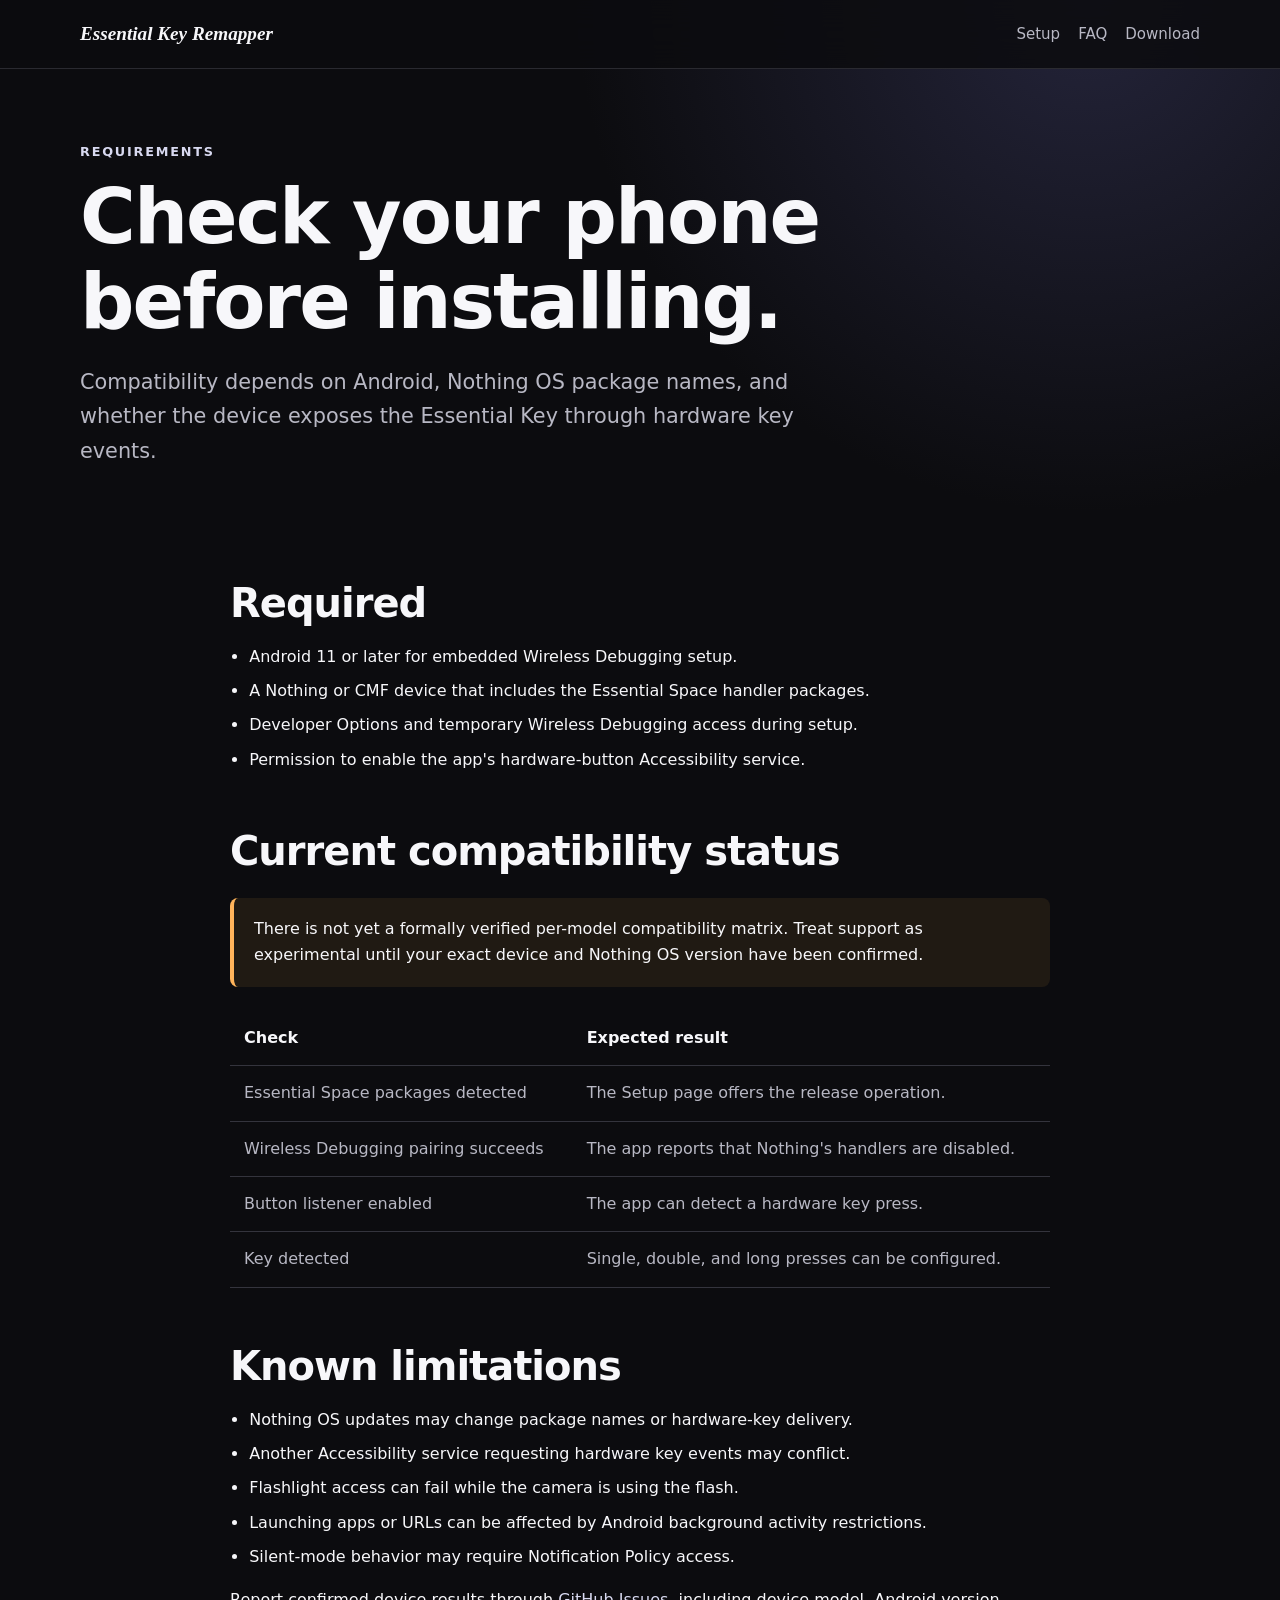
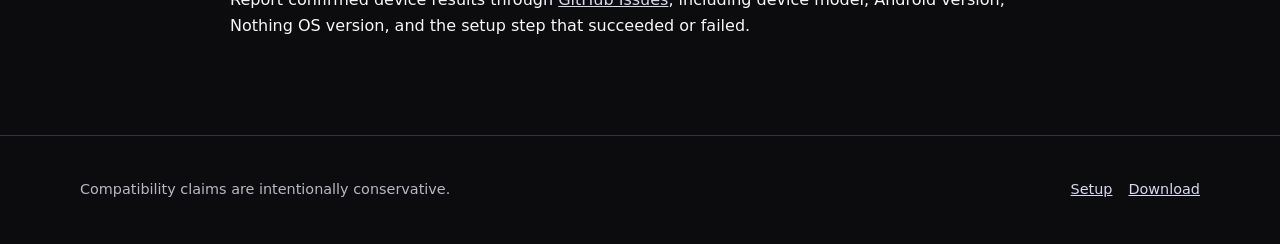
==== docs/compatibility/index.html @ 37f12ea1 "Add GitHub Pages website" ====
<!doctype html>
<html lang="en">
<head>
  <meta charset="utf-8"><meta name="viewport" content="width=device-width, initial-scale=1">
  <title>Essential Key Remapper Compatibility</title>
  <meta name="description" content="Requirements and compatibility notes for using Essential Key Remapper on Nothing and CMF phones.">
  <link rel="canonical" href="https://wreck2053.github.io/essential-key/compatibility/">
  <link rel="stylesheet" href="../assets/site.css">
</head>
<body>
  <header class="site-header"><nav class="nav wrap"><a class="brand" href="../">Essential Key Remapper</a><div class="nav-links"><a href="../setup/">Setup</a><a href="../faq/">FAQ</a><a href="../download/">Download</a></div></nav></header>
  <main>
    <section class="page-hero wrap"><div class="eyebrow">Requirements</div><h1>Check your phone before installing.</h1><p class="lead">Compatibility depends on Android, Nothing OS package names, and whether the device exposes the Essential Key through hardware key events.</p></section>
    <article class="content wrap">
      <h2>Required</h2>
      <ul class="checklist">
        <li>Android 11 or later for embedded Wireless Debugging setup.</li>
        <li>A Nothing or CMF device that includes the Essential Space handler packages.</li>
        <li>Developer Options and temporary Wireless Debugging access during setup.</li>
        <li>Permission to enable the app's hardware-button Accessibility service.</li>
      </ul>
      <h2>Current compatibility status</h2>
      <div class="notice">There is not yet a formally verified per-model compatibility matrix. Treat support as experimental until your exact device and Nothing OS version have been confirmed.</div>
      <div class="table-wrap"><table><thead><tr><th>Check</th><th>Expected result</th></tr></thead><tbody>
        <tr><td>Essential Space packages detected</td><td>The Setup page offers the release operation.</td></tr>
        <tr><td>Wireless Debugging pairing succeeds</td><td>The app reports that Nothing's handlers are disabled.</td></tr>
        <tr><td>Button listener enabled</td><td>The app can detect a hardware key press.</td></tr>
        <tr><td>Key detected</td><td>Single, double, and long presses can be configured.</td></tr>
      </tbody></table></div>
      <h2>Known limitations</h2>
      <ul class="checklist">
        <li>Nothing OS updates may change package names or hardware-key delivery.</li>
        <li>Another Accessibility service requesting hardware key events may conflict.</li>
        <li>Flashlight access can fail while the camera is using the flash.</li>
        <li>Launching apps or URLs can be affected by Android background activity restrictions.</li>
        <li>Silent-mode behavior may require Notification Policy access.</li>
      </ul>
      <p>Report confirmed device results through <a href="https://github.com/wreck2053/essential-key/issues">GitHub Issues</a>, including device model, Android version, Nothing OS version, and the setup step that succeeded or failed.</p>
    </article>
  </main>
  <footer class="site-footer"><div class="footer-grid wrap"><span>Compatibility claims are intentionally conservative.</span><div class="footer-links"><a href="../setup/">Setup</a><a href="../download/">Download</a></div></div></footer>
</body>
</html>
---- docs/assets/site.css ----
:root {
  color-scheme: dark;
  --bg: #0c0c0f;
  --surface: #151519;
  --surface-2: #1c1c22;
  --text: #f7f7fa;
  --muted: #b8b8c4;
  --line: #34343d;
  --accent: #d8d9f0;
  --accent-text: #17171d;
  --success: #65c466;
  --warning: #ffb45b;
  --danger: #ff7770;
  --max: 1120px;
}

* { box-sizing: border-box; }
html { scroll-behavior: smooth; }
body {
  margin: 0;
  background:
    radial-gradient(circle at 85% 0%, #24243a 0, transparent 32rem),
    var(--bg);
  color: var(--text);
  font-family: Inter, ui-sans-serif, system-ui, -apple-system, BlinkMacSystemFont, "Segoe UI", sans-serif;
  line-height: 1.65;
}
a { color: var(--accent); }
img { max-width: 100%; }
.wrap { width: min(calc(100% - 32px), var(--max)); margin-inline: auto; }
.site-header {
  position: sticky;
  top: 0;
  z-index: 20;
  border-bottom: 1px solid color-mix(in srgb, var(--line) 75%, transparent);
  background: color-mix(in srgb, var(--bg) 88%, transparent);
  backdrop-filter: blur(16px);
}
.nav {
  display: flex;
  min-height: 68px;
  align-items: center;
  justify-content: space-between;
  gap: 20px;
}
.brand {
  color: var(--text);
  font-family: Georgia, "Times New Roman", serif;
  font-size: 1.2rem;
  font-style: italic;
  font-weight: 700;
  text-decoration: none;
}
.nav-links { display: flex; flex-wrap: wrap; gap: 18px; align-items: center; }
.nav-links a { color: var(--muted); font-size: .94rem; text-decoration: none; }
.nav-links a:hover { color: var(--text); }
.button {
  display: inline-flex;
  align-items: center;
  justify-content: center;
  min-height: 46px;
  padding: 0 20px;
  border: 1px solid var(--accent);
  border-radius: 999px;
  background: var(--accent);
  color: var(--accent-text);
  font-weight: 750;
  text-decoration: none;
}
.button.secondary { background: transparent; color: var(--text); border-color: var(--line); }
.hero { padding: clamp(64px, 9vw, 120px) 0 72px; }
.hero-grid {
  display: grid;
  grid-template-columns: minmax(0, 1.1fr) minmax(280px, .65fr);
  gap: clamp(36px, 7vw, 90px);
  align-items: start;
}
.eyebrow {
  color: var(--accent);
  font-size: .8rem;
  font-weight: 800;
  letter-spacing: .14em;
  text-transform: uppercase;
}
h1, h2, h3 { line-height: 1.12; letter-spacing: -.025em; }
h1 { margin: 12px 0 20px; font-size: clamp(2.65rem, 7vw, 5.75rem); }
h2 { margin: 0 0 18px; font-size: clamp(2rem, 4vw, 3.25rem); }
h3 { margin: 0 0 10px; font-size: 1.25rem; }
.lead { max-width: 740px; color: var(--muted); font-size: clamp(1.08rem, 2vw, 1.3rem); }
.actions { display: flex; flex-wrap: wrap; gap: 12px; margin-top: 30px; }
.fine-print { color: var(--muted); font-size: .88rem; }
.phone {
  width: min(100%, 360px);
  margin-inline: auto;
  overflow: hidden;
  border: 1px solid #54545f;
  border-radius: 38px;
  background: #111;
  box-shadow: 0 34px 90px #0009;
}
.phone img { display: block; width: 100%; }
.section { padding: 72px 0; }
.section.alt { border-block: 1px solid var(--line); background: #111116; }
.grid { display: grid; grid-template-columns: repeat(3, minmax(0, 1fr)); gap: 18px; }
.grid.two { grid-template-columns: repeat(2, minmax(0, 1fr)); }
.card {
  padding: 26px;
  border: 1px solid var(--line);
  border-radius: 22px;
  background: linear-gradient(145deg, var(--surface-2), var(--surface));
}
.card p:last-child { margin-bottom: 0; }
.muted { color: var(--muted); }
.checklist { padding-left: 1.2rem; }
.checklist li { margin: 8px 0; }
.notice {
  margin: 24px 0;
  padding: 18px 20px;
  border-left: 4px solid var(--warning);
  border-radius: 8px;
  background: #201a13;
}
.notice.danger { border-color: var(--danger); background: #251413; }
.notice.success { border-color: var(--success); background: #112013; }
.page-hero { padding: 72px 0 36px; }
.page-hero h1 { max-width: 900px; font-size: clamp(2.5rem, 6vw, 4.75rem); }
.content { max-width: 820px; padding-bottom: 80px; }
.content h2 { margin-top: 56px; font-size: clamp(1.75rem, 4vw, 2.5rem); }
.content h3 { margin-top: 34px; }
.content img { border: 1px solid var(--line); border-radius: 24px; }
.screenshot-row {
  display: grid;
  grid-template-columns: repeat(2, minmax(0, 1fr));
  gap: 24px;
  margin: 34px 0;
}
.screenshot-row img { width: 100%; }
.table-wrap { overflow-x: auto; }
table { width: 100%; border-collapse: collapse; }
th, td { padding: 14px; border-bottom: 1px solid var(--line); text-align: left; }
th { color: var(--text); }
td { color: var(--muted); }
code {
  padding: .15em .4em;
  border-radius: 6px;
  background: var(--surface-2);
  color: var(--text);
}
.cta { padding: 38px; border: 1px solid var(--line); border-radius: 28px; background: var(--surface); }
.site-footer { padding: 42px 0; border-top: 1px solid var(--line); color: var(--muted); font-size: .9rem; }
.footer-grid { display: flex; justify-content: space-between; gap: 24px; flex-wrap: wrap; }
.footer-links { display: flex; flex-wrap: wrap; gap: 16px; }

@media (max-width: 780px) {
  .nav { align-items: flex-start; padding: 16px 0; }
  .nav-links { justify-content: flex-end; gap: 12px; }
  .nav-links .hide-mobile { display: none; }
  .hero-grid, .grid, .grid.two, .screenshot-row { grid-template-columns: 1fr; }
  .hero { padding-top: 54px; }
  .phone { width: min(88vw, 340px); }
  .section { padding: 56px 0; }
  .cta { padding: 26px; }
}
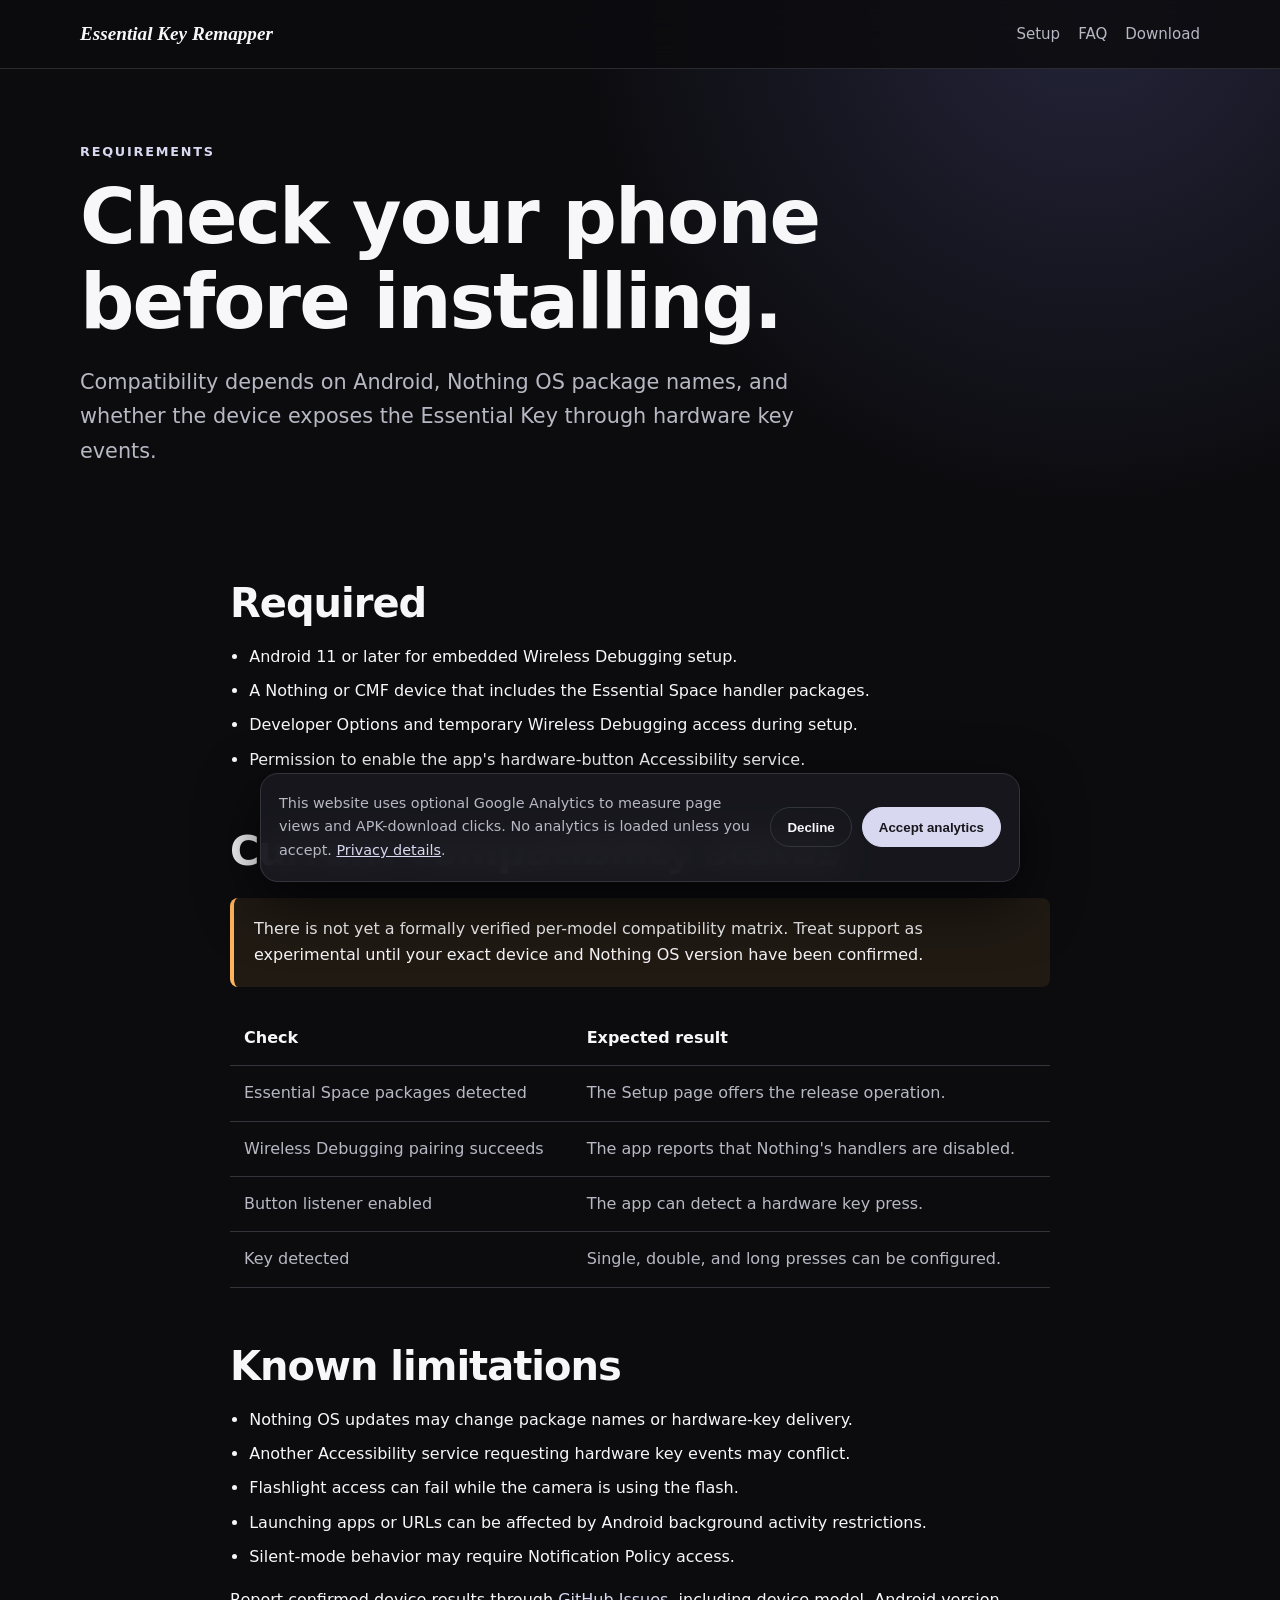
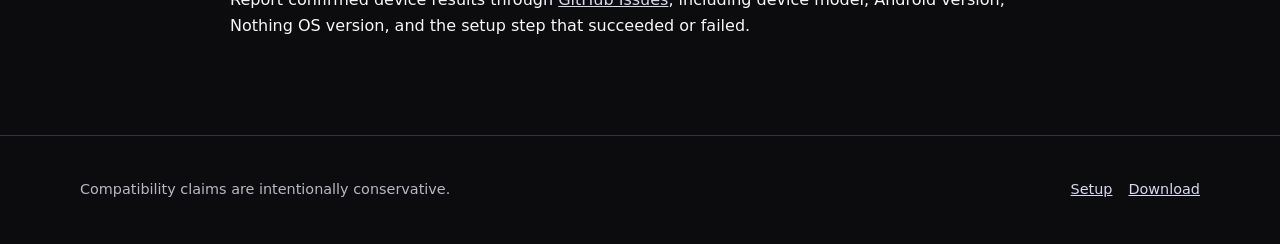
==== commit 74d84ac1: "Add consent-based website analytics" ====
--- a/docs/compatibility/index.html
+++ b/docs/compatibility/index.html
@@ -39,5 +39,6 @@
     </article>
   </main>
   <footer class="site-footer"><div class="footer-grid wrap"><span>Compatibility claims are intentionally conservative.</span><div class="footer-links"><a href="../setup/">Setup</a><a href="../download/">Download</a></div></div></footer>
+  <script src="../assets/site.js"></script>
 </body>
 </html>
--- a/docs/assets/site.css
+++ b/docs/assets/site.css
@@ -99,6 +99,16 @@
   box-shadow: 0 34px 90px #0009;
 }
 .phone img { display: block; width: 100%; }
+.phone-preview {
+  width: min(100%, 320px);
+  height: 620px;
+}
+.phone-preview img {
+  height: 100%;
+  object-fit: cover;
+  object-position: top;
+}
+.phone-preview-setup { height: 540px; }
 .section { padding: 72px 0; }
 .section.alt { border-block: 1px solid var(--line); background: #111116; }
 .grid { display: grid; grid-template-columns: repeat(3, minmax(0, 1fr)); gap: 18px; }
@@ -150,6 +160,28 @@
 .site-footer { padding: 42px 0; border-top: 1px solid var(--line); color: var(--muted); font-size: .9rem; }
 .footer-grid { display: flex; justify-content: space-between; gap: 24px; flex-wrap: wrap; }
 .footer-links { display: flex; flex-wrap: wrap; gap: 16px; }
+.analytics-consent {
+  position: fixed;
+  z-index: 50;
+  right: 18px;
+  bottom: 18px;
+  left: 18px;
+  display: flex;
+  width: min(calc(100% - 36px), 760px);
+  margin-inline: auto;
+  padding: 18px;
+  align-items: center;
+  justify-content: space-between;
+  gap: 18px;
+  border: 1px solid var(--line);
+  border-radius: 18px;
+  background: #18181eeF;
+  box-shadow: 0 20px 60px #000a;
+  backdrop-filter: blur(16px);
+}
+.analytics-consent p { margin: 0; color: var(--muted); font-size: .9rem; }
+.analytics-consent-actions { display: flex; flex: 0 0 auto; gap: 10px; }
+.analytics-consent .button { min-height: 40px; padding-inline: 16px; cursor: pointer; }
 
 @media (max-width: 780px) {
   .nav { align-items: flex-start; padding: 16px 0; }
@@ -157,7 +189,11 @@
   .nav-links .hide-mobile { display: none; }
   .hero-grid, .grid, .grid.two, .screenshot-row { grid-template-columns: 1fr; }
   .hero { padding-top: 54px; }
-  .phone { width: min(88vw, 340px); }
+  .phone { width: min(82vw, 300px); }
+  .phone-preview,
+  .phone-preview-setup { height: 440px; }
   .section { padding: 56px 0; }
   .cta { padding: 26px; }
+  .analytics-consent { display: block; }
+  .analytics-consent-actions { margin-top: 14px; }
 }
